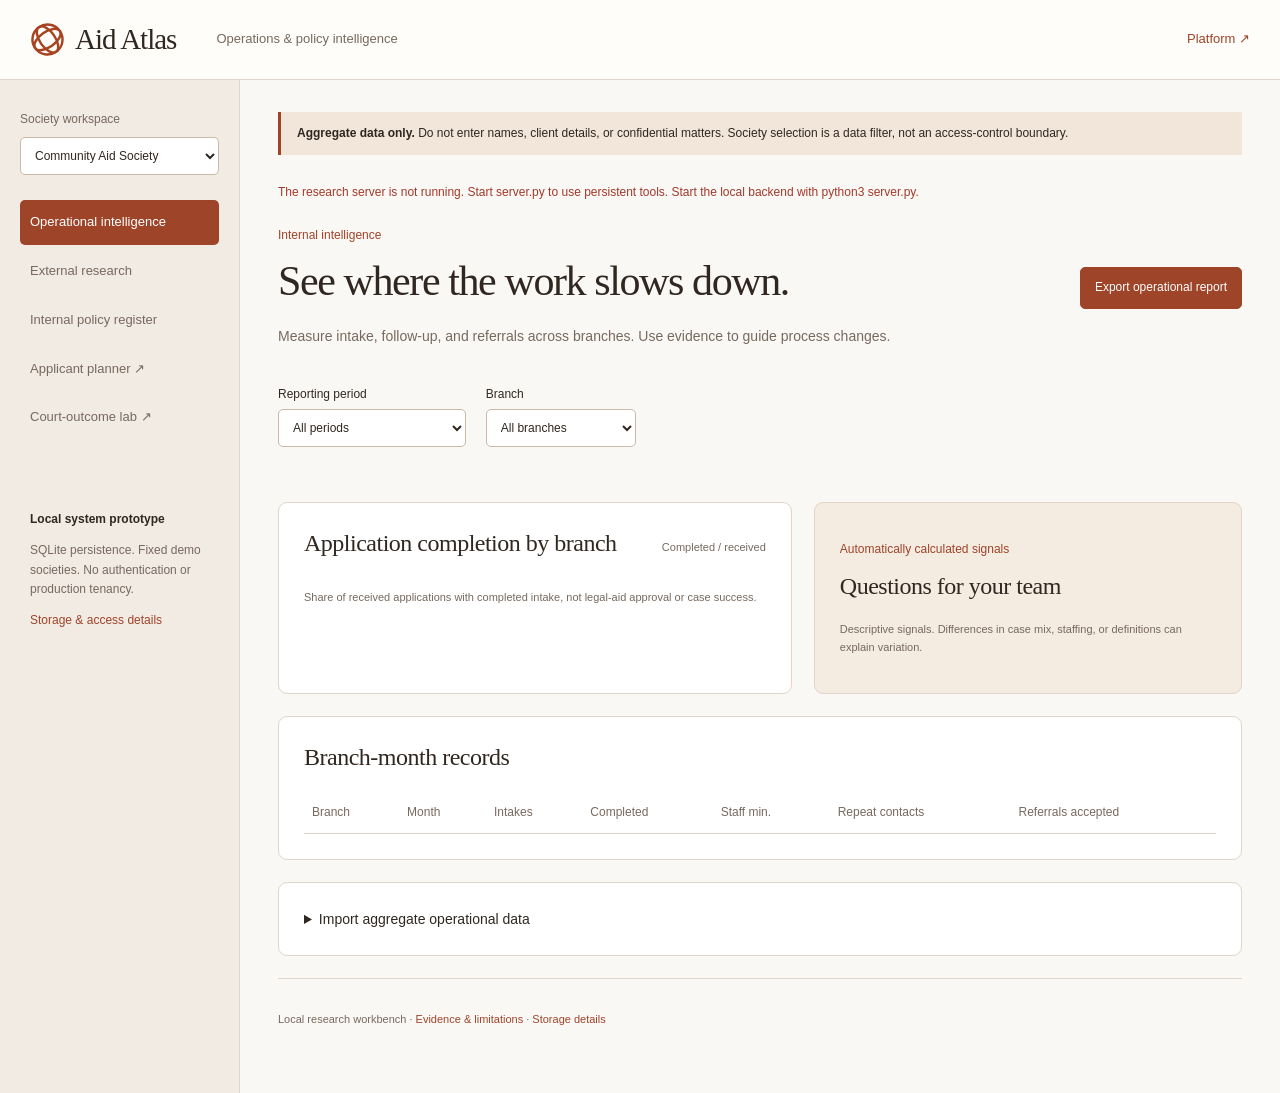
==== system.html @ 6de29224 "Build Aid Atlas landing and local operations research system" ====
<!doctype html><html lang="en"><head><meta charset="utf-8"><meta name="viewport" content="width=device-width,initial-scale=1"><title>Aid Atlas — Operations & policy intelligence</title><link rel="icon" href="favicon.svg"><link rel="stylesheet" href="system.css"></head><body><a class="skip" href="#main">Skip to content</a><header><a class="brand" href="index.html"><img src="favicon.svg" alt="" width="35" height="35">Aid Atlas</a><span>Operations & policy intelligence</span><a href="index.html">Platform ↗</a></header><div class="layout"><aside><label for="society">Society workspace</label><select id="society"><option value="pilot">Community Aid Society</option><option value="partner">Partner Aid Society</option></select><nav aria-label="System workspace"><button data-pane="overview" class="active">Operational intelligence</button><button data-pane="research">External research</button><button data-pane="policy">Internal policy register</button><a href="workspace.html#applicant">Applicant planner ↗</a><a href="workspace.html#research">Court-outcome lab ↗</a></nav><div class="side-note"><strong>Local system prototype</strong><p>SQLite persistence. Fixed demo societies. No authentication or production tenancy.</p><a href="#storage" id="storage-link">Storage & access details</a></div></aside><main id="main"><div class="system-notice"><strong>Aggregate data only.</strong> Do not enter names, client details, or confidential matters. Society selection is a data filter, not an access-control boundary.</div><p id="global-status" role="status"></p>
<section class="pane" id="overview"><div class="heading"><div><p class="eyebrow">Internal intelligence</p><h1>See where the work slows down.</h1><p>Measure intake, follow-up, and referrals across branches. Use evidence to guide process changes.</p></div><button id="report" class="primary">Export operational report</button></div><div class="filter-row"><label>Reporting period<select id="period"><option value="all">All periods</option></select></label><label>Branch<select id="branch"><option value="all">All branches</option></select></label><span id="origin-label" class="label"></span></div><div id="metrics" class="metrics"></div><div class="two-col"><article class="panel"><div class="panel-heading"><h2>Application completion by branch</h2><span>Completed / received</span></div><div id="branch-chart"></div><p class="fine">Share of received applications with completed intake, not legal-aid approval or case success.</p></article><article class="panel tinted"><p class="eyebrow">Automatically calculated signals</p><h2>Questions for your team</h2><div id="signals"></div><p class="fine">Descriptive signals. Differences in case mix, staffing, or definitions can explain variation.</p></article></div><article class="panel"><h2>Branch-month records</h2><div class="table-wrap"><table><thead><tr><th>Branch</th><th>Month</th><th>Intakes</th><th>Completed</th><th>Staff min.</th><th>Repeat contacts</th><th>Referrals accepted</th></tr></thead><tbody id="records"></tbody></table></div></article><details class="panel"><summary>Import aggregate operational data</summary><p>Download the CSV template, replace the synthetic values with anonymized branch-month totals, and import. Existing rows with the same branch and month are replaced. All rows are validated before any are written.</p><div class="actions"><button id="download-metrics">Download template</button><label class="upload">Import CSV<input id="metrics-file" type="file" accept=".csv,text/csv"></label></div><p class="fine">Columns: branch_id, period (YYYY-MM), intakes, completed, staff_minutes, recontacts, referrals, accepted_referrals. “Completed” means completed intake; staff_minutes is intake staff time for the period. Use consistent definitions across branches. Recontacts counts events, not unique clients.</p></details></section>
<section class="pane" id="research" hidden><div class="heading"><div><p class="eyebrow">External intelligence</p><h1>Track the evidence behind policy.</h1><p>Refresh approved public sources, compare versions, and bring changes into a review queue.</p></div><button id="refresh-sources" class="primary">Refresh approved sources</button></div><div class="automation-panel"><div><strong>Automatic source monitoring</strong><p>Checks every six hours while this local server is running. Changes are flagged; internal policies are never rewritten automatically.</p></div><label class="switch"><input id="auto-refresh" type="checkbox">Enable monitoring</label></div><div id="source-cards" class="source-cards"></div><article class="panel"><h2>Latest refresh</h2><div id="jobs"></div></article><article class="panel"><div class="panel-heading"><h2>Source review queue</h2><span>Public sources shared across demo societies</span></div><div id="review-queue"></div></article><p class="fine">The approved registry currently covers three LSC operational-research pages. It is not a statute, case-law, or comprehensive regulatory monitoring service. A content change may be editorial; staff must interpret its significance.</p></section>
<section class="pane" id="policy" hidden><div class="heading"><div><p class="eyebrow">Internal policy</p><h1>Turn observations into reviewable work.</h1><p>Capture a proposed process change with its evidence and an explicit evaluation plan.</p></div></div><div class="two-col"><form id="policy-form" class="panel"><h2>Create a policy draft</h2><label for="policy-title">Title<input id="policy-title" minlength="3" maxlength="120" required placeholder="e.g. Reduce repeat intake contacts"></label><label for="policy-body">Proposal, evidence, and evaluation<textarea id="policy-body" minlength="10" maxlength="10000" required rows="10" placeholder="What should change? Which internal metrics and external sources support it? Who should review it, and how will quality be measured?"></textarea></label><button class="primary" type="submit">Save local draft</button><p class="fine">Saved to this computer. Drafts are not approved, published, or sent to applicants.</p></form><article class="panel"><h2>Draft register</h2><div id="policy-list"></div></article></div><article class="panel"><h2>Local activity record</h2><div id="audit"></div><p class="fine">Activity entries identify actions in this local prototype, not authenticated individuals. This is not a tamper-resistant production audit log.</p></article></section>
<footer>Local research workbench · <a href="index.html#evidence">Evidence & limitations</a> · <button id="storage-button">Storage details</button></footer></main></div>
<dialog id="evidence-dialog" aria-labelledby="evidence-title"><button class="close" aria-label="Close evidence">×</button><h2 id="evidence-title">Source evidence</h2><p id="evidence-date"></p><div class="actions"><button data-evidence-view="text">Current text</button><button data-evidence-view="diff">Changes</button></div><pre id="evidence-content"></pre></dialog>
<dialog id="storage-dialog" aria-labelledby="storage-title"><button class="close" aria-label="Close storage details">×</button><h2 id="storage-title">Local storage and access</h2><p>This workbench saves aggregate metrics, policy drafts, public-source snapshots, settings, and activity in <code>.data/atlas.sqlite3</code> on this computer. The database is excluded from Git and blocked from the web server’s static routes.</p><p>The server binds to 127.0.0.1 only. Mutating requests require a same-origin browser request header. These safeguards are not a substitute for authentication, encryption at rest, role permissions, or production tenant isolation. Anyone with local access to this app can switch between the demo societies.</p><p>Public source checks contact only approved LSC HTTPS hosts. No entered policy or metric data is sent to those sources. Monitoring stops when the server stops. Stop the server and back up or remove the database to reset local persistent data.</p><p>The separate applicant planner and court-outcome lab remain browser-memory-only unless you explicitly download files.</p></dialog><script src="system.js"></script></body></html>
---- system.css ----
:root{--ink:#302721;--muted:#77695e;--accent:#9e4429;--line:#e1d5c9;--bg:#faf8f5}*{box-sizing:border-box}body{margin:0;font:15px/1.6 Arial,sans-serif;color:var(--ink);background:var(--bg)}button,input,textarea,select{font:inherit}button,a{touch-action:manipulation}button{cursor:pointer}a{color:var(--accent);text-decoration:none}button:focus-visible,a:focus-visible,input:focus-visible,textarea:focus-visible,select:focus-visible,summary:focus-visible{outline:3px solid #ba6981;outline-offset:3px}header{height:80px;display:flex;align-items:center;gap:40px;padding:0 30px;background:#fffdf9;border-bottom:1px solid var(--line)}header>span{font-size:13px;color:var(--muted)}header>a:last-child{margin-left:auto;font-size:13px}.brand{display:flex;align-items:center;gap:10px;font:29px Georgia,serif;color:var(--ink);letter-spacing:-1px}.brand img{border-radius:8px}.layout{display:grid;grid-template-columns:240px 1fr}aside{padding:30px 20px;background:#f1ebe4;min-height:calc(100vh - 80px);border-right:1px solid var(--line)}aside>label{display:block;font-size:12px;color:var(--muted);margin-bottom:8px}select,input:not([type=checkbox]):not([type=file]),textarea{width:100%;padding:10px;border:1px solid #cbb9aa;border-radius:5px;background:white;color:var(--ink)}aside select{font-size:12px}nav{margin-top:25px}nav button,nav a{display:block;width:100%;font-size:13px;text-align:left;border:0;border-radius:5px;padding:12px 10px;margin:4px 0;background:none;color:var(--muted)}nav button.active{background:var(--accent);color:white}.side-note{margin-top:60px;font-size:12px;color:var(--muted);padding:10px}.side-note strong{color:var(--ink)}main{padding:32px 38px;min-width:0;max-width:1400px;width:100%;margin:auto}.system-notice{padding:12px 16px;background:#f1e6d9;border-left:3px solid var(--accent);font-size:12px;margin-bottom:28px}.heading{display:flex;justify-content:space-between;gap:20px;align-items:center}.heading p{color:var(--muted);max-width:700px;font-size:14px}.eyebrow{font-size:12px!important;color:var(--accent)!important;margin-bottom:12px}h1{font:42px/1.12 Georgia,serif;letter-spacing:-1.4px;margin:0 0 20px}h2{font:24px/1.25 Georgia,serif;letter-spacing:-.5px;margin:0 0 20px}h3{font-size:16px;font-weight:500}button,.upload{border:1px solid #d3c1b0;border-radius:5px;padding:10px 14px;background:white;color:var(--ink);font-size:12px;min-height:42px}.primary{background:var(--accent);color:white;border-color:var(--accent);white-space:nowrap}.primary:disabled{opacity:.55;cursor:not-allowed}.filter-row{display:flex;align-items:end;gap:20px;margin:24px 0}.filter-row label{font-size:12px;min-width:150px}.filter-row select{margin-top:5px}.label{font-size:11px;color:var(--muted);margin-left:auto;padding-bottom:10px}.metrics{display:grid;grid-template-columns:repeat(4,1fr);gap:25px;margin:25px 0 30px}.metric{padding-bottom:20px;border-bottom:2px solid var(--line)}.metric span{font-size:12px;color:var(--muted);display:block}.metric strong{font-size:31px;display:block;font-weight:400;margin-top:6px}.two-col{display:grid;grid-template-columns:1.2fr 1fr;gap:22px}.panel{padding:25px;border:1px solid var(--line);border-radius:9px;background:white;margin-bottom:22px;min-width:0}.tinted{background:#f4ebe1}.panel-heading{display:flex;justify-content:space-between;gap:15px;align-items:baseline}.panel-heading>span{font-size:11px;color:var(--muted)}.fine{font-size:11px;color:var(--muted);line-height:1.6}.chart-row{margin:19px 0}.chart-label{display:flex;justify-content:space-between;font-size:13px;margin-bottom:8px}.track{height:14px;background:#f1e9e0;border-radius:3px;overflow:hidden}.bar{height:100%;background:#ac6544}.signal{border-bottom:1px solid #dccaba;padding:15px 0;font-size:13px}.signal strong{display:block;margin-bottom:5px;font-weight:500}.signal p{color:var(--muted);margin:0}.table-wrap{overflow:auto}table{border-collapse:collapse;width:100%;text-align:left;font-size:12px}th{font-weight:400;color:var(--muted)}th,td{padding:11px 8px;border-bottom:1px solid var(--line);white-space:nowrap}summary{cursor:pointer;font-size:14px}details p{font-size:13px;color:var(--muted)}.actions{display:flex;gap:10px;flex-wrap:wrap}.upload{display:inline-block;position:relative;overflow:hidden;cursor:pointer}.upload input{position:absolute;inset:0;width:100%;opacity:0;cursor:pointer}.upload:focus-within{outline:3px solid #ba6981}.automation-panel{display:flex;justify-content:space-between;align-items:center;gap:30px;background:#f2e6da;border:1px solid var(--line);border-radius:8px;padding:20px 25px;margin:25px 0}.automation-panel strong{font-size:14px;font-weight:500}.automation-panel p{font-size:12px;color:var(--muted);max-width:650px;margin-bottom:0}.switch{white-space:nowrap;font-size:12px}.switch input{accent-color:var(--accent);vertical-align:middle;width:18px;height:18px}.source-cards{display:grid;grid-template-columns:repeat(3,1fr);gap:18px;margin-bottom:22px}.source-card{background:white;border:1px solid var(--line);border-radius:8px;padding:22px}.source-card h3{margin:0 0 15px}.source-card p{font-size:12px;color:var(--muted)}.source-card a{font-size:12px}.source-card button{margin-top:15px;display:block}.status{display:inline-block;border:1px solid var(--line);border-radius:20px;padding:3px 8px;font-size:10px;margin-bottom:12px}.error{color:#a2392b!important}.review-row{border-bottom:1px solid var(--line);padding:18px 0;display:flex;align-items:center;justify-content:space-between;gap:20px}.review-row strong{font-size:13px;font-weight:500}.review-row p{font-size:11px;color:var(--muted);margin:5px 0}.review-row .actions{flex-shrink:0}form label{display:block;font-size:13px;margin:18px 0 7px}form label input{margin-top:7px}textarea{resize:vertical;min-height:180px}.policy-record{border-bottom:1px solid var(--line);padding:14px 0}.policy-record h3{margin:0 0 10px}.policy-record p{font-size:12px;color:var(--muted);white-space:pre-wrap}.audit-item{font-size:12px;padding:10px 0;border-bottom:1px solid var(--line)}.audit-item small{color:var(--muted);display:block}footer{font-size:11px;color:var(--muted);padding:20px 0;border-top:1px solid var(--line)}footer button{border:0;padding:0;background:none;color:var(--accent);font-size:11px}#global-status{font-size:12px;color:var(--accent)}dialog{width:min(900px,94vw);max-height:90vh;padding:35px;border:1px solid var(--line);border-radius:12px;background:var(--bg);color:var(--ink)}dialog::backdrop{background:#30212d99;backdrop-filter:blur(4px)}dialog p{font-size:14px;color:var(--muted)}dialog pre{white-space:pre-wrap;font:13px/1.7 Arial,sans-serif;overflow-wrap:anywhere;background:white;border:1px solid var(--line);padding:20px;max-height:55vh;overflow:auto}.close{position:absolute;right:10px;top:8px;border:0;background:none;font-size:25px}.skip{position:absolute;top:-100px}.skip:focus{top:8px;background:white;padding:10px;z-index:5}[hidden]{display:none!important}@media(max-width:1100px){.layout{grid-template-columns:210px 1fr}main{padding:28px}.two-col{grid-template-columns:1fr}.metrics{grid-template-columns:1fr 1fr}.source-cards{grid-template-columns:1fr}.heading{display:block}.automation-panel{display:block}.switch{display:block;margin-top:16px}.filter-row{flex-wrap:wrap}.label{margin-left:0}}@media(max-width:650px){header{padding:15px 18px;height:auto;gap:15px;flex-wrap:wrap}header>span{display:none}.brand{font-size:25px}.layout{display:block}aside{min-height:0;padding:15px 18px;border-right:0}aside select{max-width:100%}nav{display:grid;grid-template-columns:1fr 1fr;margin-top:12px;gap:5px}nav button,nav a{font-size:11px;margin:0}.side-note{display:none}main{padding:24px 18px}h1{font-size:35px}.panel{padding:20px}.metrics{gap:20px}.metric strong{font-size:27px}.filter-row{gap:12px}.filter-row label{min-width:0;flex:1}.label{flex-basis:100%}.panel-heading{display:block}.review-row{display:block}.review-row .actions{margin-top:12px}.automation-panel{padding:20px}.system-notice{font-size:11px}dialog{padding:25px}}
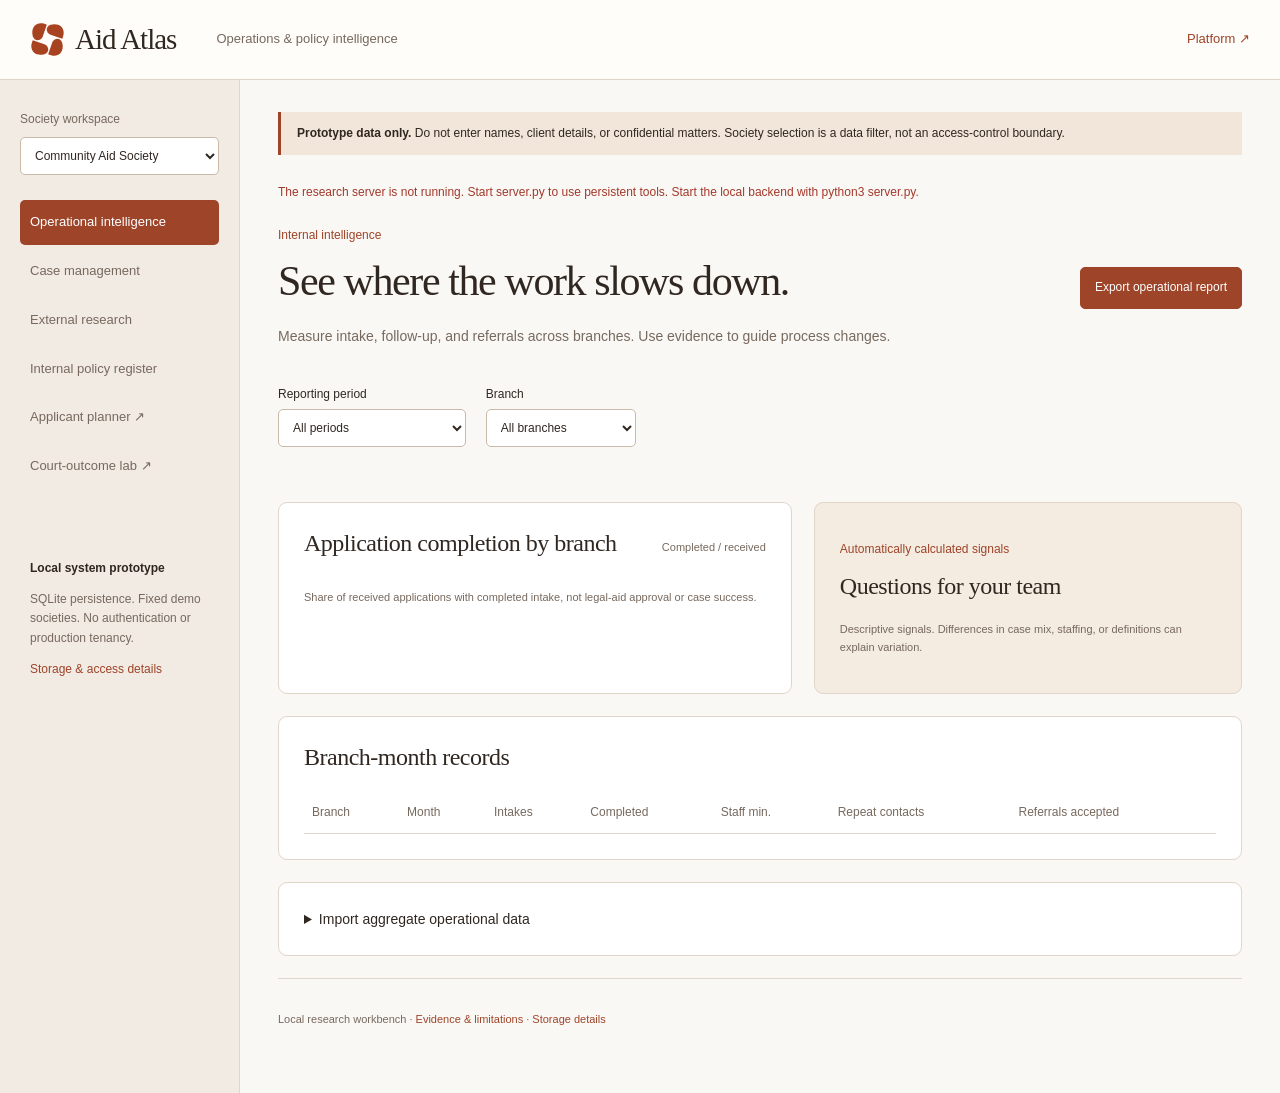
==== commit 9a4df426: "Add persistent local case management with society-scoped matter updates" ====
--- a/system.html
+++ b/system.html
@@ -1,7 +1,7 @@
-<!doctype html><html lang="en"><head><meta charset="utf-8"><meta name="viewport" content="width=device-width,initial-scale=1"><title>Aid Atlas — Operations & policy intelligence</title><link rel="icon" href="favicon.svg"><link rel="stylesheet" href="system.css"></head><body><a class="skip" href="#main">Skip to content</a><header><a class="brand" href="index.html"><img src="favicon.svg" alt="" width="35" height="35">Aid Atlas</a><span>Operations & policy intelligence</span><a href="index.html">Platform ↗</a></header><div class="layout"><aside><label for="society">Society workspace</label><select id="society"><option value="pilot">Community Aid Society</option><option value="partner">Partner Aid Society</option></select><nav aria-label="System workspace"><button data-pane="overview" class="active">Operational intelligence</button><button data-pane="research">External research</button><button data-pane="policy">Internal policy register</button><a href="workspace.html#applicant">Applicant planner ↗</a><a href="workspace.html#research">Court-outcome lab ↗</a></nav><div class="side-note"><strong>Local system prototype</strong><p>SQLite persistence. Fixed demo societies. No authentication or production tenancy.</p><a href="#storage" id="storage-link">Storage & access details</a></div></aside><main id="main"><div class="system-notice"><strong>Aggregate data only.</strong> Do not enter names, client details, or confidential matters. Society selection is a data filter, not an access-control boundary.</div><p id="global-status" role="status"></p>
+<!doctype html><html lang="en"><head><meta charset="utf-8"><meta name="viewport" content="width=device-width,initial-scale=1"><title>Aid Atlas — Operations & policy intelligence</title><link rel="icon" href="favicon.svg"><link rel="stylesheet" href="system.css"></head><body><a class="skip" href="#main">Skip to content</a><header><a class="brand" href="index.html"><img src="favicon.svg" alt="" width="35" height="35">Aid Atlas</a><span>Operations & policy intelligence</span><a href="index.html">Platform ↗</a></header><div class="layout"><aside><label for="society">Society workspace</label><select id="society"><option value="pilot">Community Aid Society</option><option value="partner">Partner Aid Society</option></select><nav aria-label="System workspace"><button data-pane="overview" class="active">Operational intelligence</button><button data-pane="cases">Case management</button><button data-pane="research">External research</button><button data-pane="policy">Internal policy register</button><a href="workspace.html#applicant">Applicant planner ↗</a><a href="workspace.html#research">Court-outcome lab ↗</a></nav><div class="side-note"><strong>Local system prototype</strong><p>SQLite persistence. Fixed demo societies. No authentication or production tenancy.</p><a href="#storage" id="storage-link">Storage & access details</a></div></aside><main id="main"><div class="system-notice"><strong>Prototype data only.</strong> Do not enter names, client details, or confidential matters. Society selection is a data filter, not an access-control boundary.</div><p id="global-status" role="status"></p>
 <section class="pane" id="overview"><div class="heading"><div><p class="eyebrow">Internal intelligence</p><h1>See where the work slows down.</h1><p>Measure intake, follow-up, and referrals across branches. Use evidence to guide process changes.</p></div><button id="report" class="primary">Export operational report</button></div><div class="filter-row"><label>Reporting period<select id="period"><option value="all">All periods</option></select></label><label>Branch<select id="branch"><option value="all">All branches</option></select></label><span id="origin-label" class="label"></span></div><div id="metrics" class="metrics"></div><div class="two-col"><article class="panel"><div class="panel-heading"><h2>Application completion by branch</h2><span>Completed / received</span></div><div id="branch-chart"></div><p class="fine">Share of received applications with completed intake, not legal-aid approval or case success.</p></article><article class="panel tinted"><p class="eyebrow">Automatically calculated signals</p><h2>Questions for your team</h2><div id="signals"></div><p class="fine">Descriptive signals. Differences in case mix, staffing, or definitions can explain variation.</p></article></div><article class="panel"><h2>Branch-month records</h2><div class="table-wrap"><table><thead><tr><th>Branch</th><th>Month</th><th>Intakes</th><th>Completed</th><th>Staff min.</th><th>Repeat contacts</th><th>Referrals accepted</th></tr></thead><tbody id="records"></tbody></table></div></article><details class="panel"><summary>Import aggregate operational data</summary><p>Download the CSV template, replace the synthetic values with anonymized branch-month totals, and import. Existing rows with the same branch and month are replaced. All rows are validated before any are written.</p><div class="actions"><button id="download-metrics">Download template</button><label class="upload">Import CSV<input id="metrics-file" type="file" accept=".csv,text/csv"></label></div><p class="fine">Columns: branch_id, period (YYYY-MM), intakes, completed, staff_minutes, recontacts, referrals, accepted_referrals. “Completed” means completed intake; staff_minutes is intake staff time for the period. Use consistent definitions across branches. Recontacts counts events, not unique clients.</p></details></section>
-<section class="pane" id="research" hidden><div class="heading"><div><p class="eyebrow">External intelligence</p><h1>Track the evidence behind policy.</h1><p>Refresh approved public sources, compare versions, and bring changes into a review queue.</p></div><button id="refresh-sources" class="primary">Refresh approved sources</button></div><div class="automation-panel"><div><strong>Automatic source monitoring</strong><p>Checks every six hours while this local server is running. Changes are flagged; internal policies are never rewritten automatically.</p></div><label class="switch"><input id="auto-refresh" type="checkbox">Enable monitoring</label></div><div id="source-cards" class="source-cards"></div><article class="panel"><h2>Latest refresh</h2><div id="jobs"></div></article><article class="panel"><div class="panel-heading"><h2>Source review queue</h2><span>Public sources shared across demo societies</span></div><div id="review-queue"></div></article><p class="fine">The approved registry currently covers three LSC operational-research pages. It is not a statute, case-law, or comprehensive regulatory monitoring service. A content change may be editorial; staff must interpret its significance.</p></section>
+<section class="pane" id="cases" hidden><div class="heading"><div><p class="eyebrow">Case management</p><h1>Track matters across your society.</h1><p>Assign a branch and owner, record the next due date, and keep a working note. Use fictional or de-identified matters only.</p></div><button id="new-matter">New matter</button></div><div class="two-col"><article class="panel"><label>Search matters<input id="matter-search" type="search" placeholder="Title or assigned staff"></label><label>Stage<select id="matter-filter"><option value="">All stages</option><option>Intake</option><option>Review</option><option>Active</option><option>Closed</option></select></label><div id="matter-list"></div></article><form id="matter-form" class="panel"><h2 id="matter-form-title">New matter</h2><label>Reference or de-identified title<input id="matter-title" required minlength="3" maxlength="120"></label><label>Branch<select id="matter-branch" required></select></label><label>Assigned staff or team<input id="matter-owner" maxlength="80"></label><label>Stage<select id="matter-stage"><option>Intake</option><option>Review</option><option>Active</option><option>Closed</option></select></label><label>Next due date<input id="matter-due" type="date"></label><label>Working notes<textarea id="matter-notes" rows="6" maxlength="5000"></textarea></label><button class="primary" type="submit">Save matter</button><p class="fine">Dates are entered by staff. No court deadline calculation or notifications. Closing a matter preserves its record.</p></form></div></section><section class="pane" id="research" hidden><div class="heading"><div><p class="eyebrow">External intelligence</p><h1>Track the evidence behind policy.</h1><p>Refresh approved public sources, compare versions, and bring changes into a review queue.</p></div><button id="refresh-sources" class="primary">Refresh approved sources</button></div><div class="automation-panel"><div><strong>Automatic source monitoring</strong><p>Checks every six hours while this local server is running. Changes are flagged; internal policies are never rewritten automatically.</p></div><label class="switch"><input id="auto-refresh" type="checkbox">Enable monitoring</label></div><div id="source-cards" class="source-cards"></div><article class="panel"><h2>Latest refresh</h2><div id="jobs"></div></article><article class="panel"><div class="panel-heading"><h2>Source review queue</h2><span>Public sources shared across demo societies</span></div><div id="review-queue"></div></article><p class="fine">The approved registry currently covers three LSC operational-research pages. It is not a statute, case-law, or comprehensive regulatory monitoring service. A content change may be editorial; staff must interpret its significance.</p></section>
 <section class="pane" id="policy" hidden><div class="heading"><div><p class="eyebrow">Internal policy</p><h1>Turn observations into reviewable work.</h1><p>Capture a proposed process change with its evidence and an explicit evaluation plan.</p></div></div><div class="two-col"><form id="policy-form" class="panel"><h2>Create a policy draft</h2><label for="policy-title">Title<input id="policy-title" minlength="3" maxlength="120" required placeholder="e.g. Reduce repeat intake contacts"></label><label for="policy-body">Proposal, evidence, and evaluation<textarea id="policy-body" minlength="10" maxlength="10000" required rows="10" placeholder="What should change? Which internal metrics and external sources support it? Who should review it, and how will quality be measured?"></textarea></label><button class="primary" type="submit">Save local draft</button><p class="fine">Saved to this computer. Drafts are not approved, published, or sent to applicants.</p></form><article class="panel"><h2>Draft register</h2><div id="policy-list"></div></article></div><article class="panel"><h2>Local activity record</h2><div id="audit"></div><p class="fine">Activity entries identify actions in this local prototype, not authenticated individuals. This is not a tamper-resistant production audit log.</p></article></section>
 <footer>Local research workbench · <a href="index.html#evidence">Evidence & limitations</a> · <button id="storage-button">Storage details</button></footer></main></div>
 <dialog id="evidence-dialog" aria-labelledby="evidence-title"><button class="close" aria-label="Close evidence">×</button><h2 id="evidence-title">Source evidence</h2><p id="evidence-date"></p><div class="actions"><button data-evidence-view="text">Current text</button><button data-evidence-view="diff">Changes</button></div><pre id="evidence-content"></pre></dialog>
-<dialog id="storage-dialog" aria-labelledby="storage-title"><button class="close" aria-label="Close storage details">×</button><h2 id="storage-title">Local storage and access</h2><p>This workbench saves aggregate metrics, policy drafts, public-source snapshots, settings, and activity in <code>.data/atlas.sqlite3</code> on this computer. The database is excluded from Git and blocked from the web server’s static routes.</p><p>The server binds to 127.0.0.1 only. Mutating requests require a same-origin browser request header. These safeguards are not a substitute for authentication, encryption at rest, role permissions, or production tenant isolation. Anyone with local access to this app can switch between the demo societies.</p><p>Public source checks contact only approved LSC HTTPS hosts. No entered policy or metric data is sent to those sources. Monitoring stops when the server stops. Stop the server and back up or remove the database to reset local persistent data.</p><p>The separate applicant planner and court-outcome lab remain browser-memory-only unless you explicitly download files.</p></dialog><script src="system.js"></script></body></html>
+<dialog id="storage-dialog" aria-labelledby="storage-title"><button class="close" aria-label="Close storage details">×</button><h2 id="storage-title">Local storage and access</h2><p>This workbench saves matter records, aggregate metrics, policy drafts, public-source snapshots, settings, and activity in <code>.data/atlas.sqlite3</code> on this computer. The database is excluded from Git and blocked from the web server’s static routes.</p><p>The server binds to 127.0.0.1 only. Mutating requests require a same-origin browser request header. These safeguards are not a substitute for authentication, encryption at rest, role permissions, or production tenant isolation. Anyone with local access to this app can switch between the demo societies.</p><p>Public source checks contact only approved LSC HTTPS hosts. No entered policy or metric data is sent to those sources. Monitoring stops when the server stops. Stop the server and back up or remove the database to reset local persistent data.</p><p>The separate applicant planner and court-outcome lab remain browser-memory-only unless you explicitly download files.</p></dialog><script src="system.js"></script></body></html>
